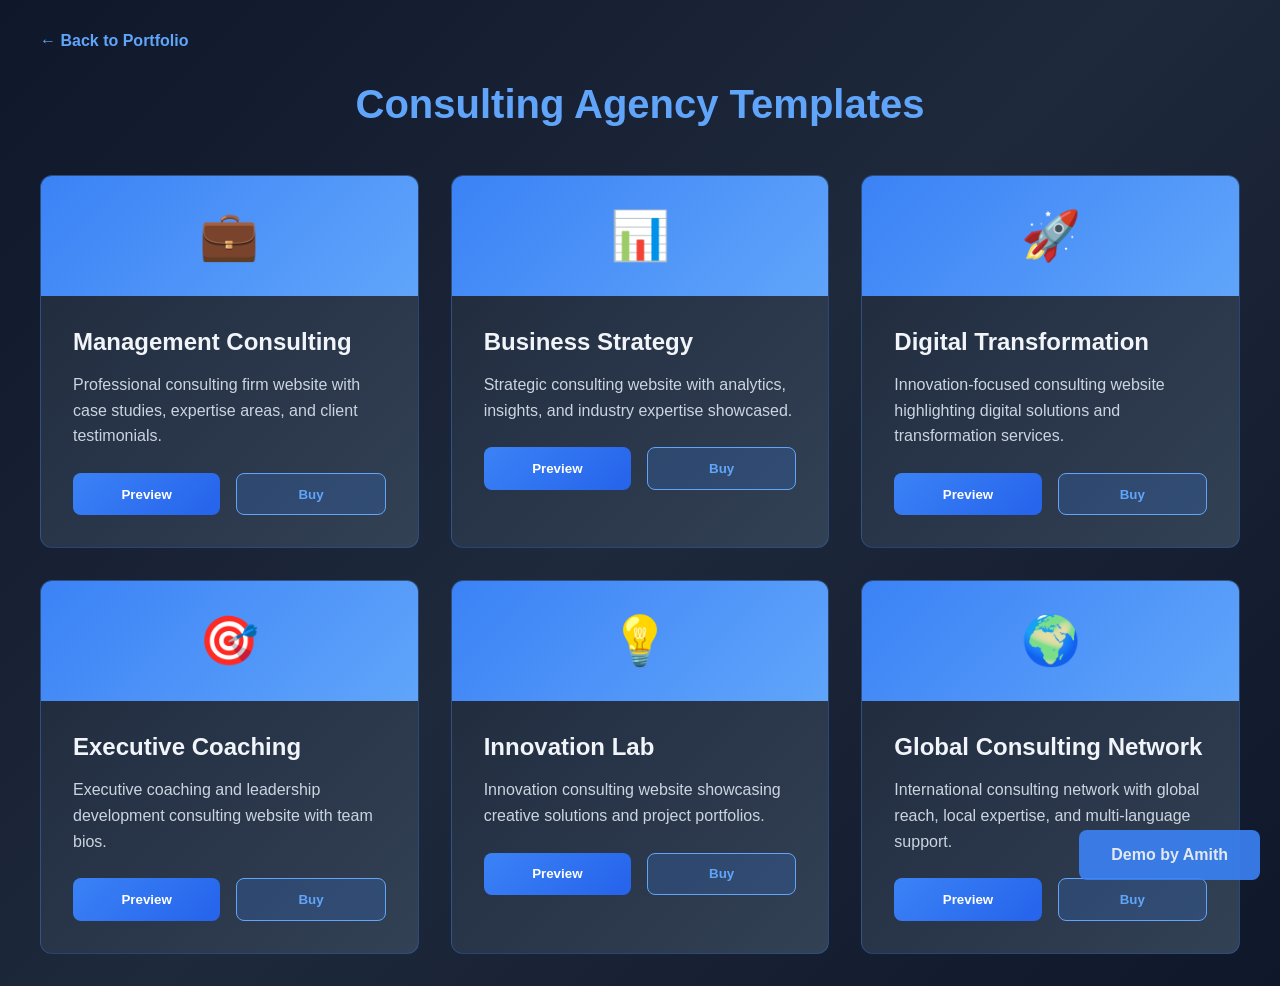
==== consulting.html @ ebfba168 "Add consulting.html template for agency showcase" ====
<!DOCTYPE html>
<html lang="en">
<head>
    <meta charset="UTF-8">
    <meta name="viewport" content="width=device-width, initial-scale=1.0">
    <title>Consulting Websites - Amith</title>
    <style>
        * { margin: 0; padding: 0; box-sizing: border-box; }
        body { font-family: 'Poppins', sans-serif; background: linear-gradient(135deg, #0f172a 0%, #1e293b 50%, #0f172a 100%); color: #e2e8f0; padding: 2rem; }
        .watermark { position: fixed; bottom: 20px; right: 20px; background: rgba(59, 130, 246, 0.9); padding: 1rem 2rem; border-radius: 8px; font-weight: 700; z-index: 1000; pointer-events: none; animation: pulse 2s infinite; }
        @keyframes pulse { 0%, 100% { opacity: 0.8; } 50% { opacity: 1; } }
        .container { max-width: 1200px; margin: 0 auto; }
        h1 { text-align: center; margin-bottom: 3rem; color: #60a5fa; font-size: 2.5rem; }
        .projects-grid { display: grid; grid-template-columns: repeat(auto-fit, minmax(320px, 1fr)); gap: 2rem; }
        .project-card { background: linear-gradient(135deg, #1e293b 0%, #334155 100%); border: 1px solid rgba(59, 130, 246, 0.3); border-radius: 12px; overflow: hidden; transition: all 0.3s; }
        .project-card:hover { transform: translateY(-10px); box-shadow: 0 20px 50px rgba(59, 130, 246, 0.2); }
        .project-header { background: linear-gradient(135deg, #3b82f6 0%, #60a5fa 100%); padding: 2rem; text-align: center; font-size: 3rem; }
        .project-content { padding: 2rem; }
        .project-content h3 { font-size: 1.5rem; margin-bottom: 1rem; color: #f1f5f9; }
        .project-content p { color: #cbd5e1; margin-bottom: 1.5rem; line-height: 1.6; }
        .button-group { display: flex; gap: 1rem; }
        .btn { flex: 1; padding: 0.8rem 1.5rem; border: none; border-radius: 8px; font-weight: 600; cursor: pointer; transition: all 0.3s; text-align: center; }
        .btn-preview { background: linear-gradient(135deg, #3b82f6 0%, #2563eb 100%); color: white; }
        .btn-preview:hover { transform: translateY(-2px); box-shadow: 0 10px 30px rgba(59, 130, 246, 0.3); }
        .btn-buy { background: rgba(59, 130, 246, 0.2); color: #60a5fa; border: 1px solid #60a5fa; }
        .btn-buy:hover { background: rgba(59, 130, 246, 0.3); transform: translateY(-2px); }
        .modal { display: none; position: fixed; z-index: 2000; left: 0; top: 0; width: 100%; height: 100%; background-color: rgba(0, 0, 0, 0.7); }
        .modal-content { background: linear-gradient(135deg, #1e293b 0%, #334155 100%); margin: 10% auto; padding: 2rem; border: 1px solid rgba(59, 130, 246, 0.3); border-radius: 12px; max-width: 500px; text-align: center; animation: slideDown 0.3s; }
        @keyframes slideDown { from { transform: translateY(-50px); opacity: 0; } to { transform: translateY(0); opacity: 1; } }
        .close { color: #94a3b8; float: right; font-size: 2rem; font-weight: bold; cursor: pointer; }
        .close:hover { color: #60a5fa; }
        .modal h2 { color: #60a5fa; margin: 1rem 0; }
        .modal p { color: #cbd5e1; margin-bottom: 1rem; }
        .price-box { background: rgba(59, 130, 246, 0.2); padding: 1.5rem; border-radius: 8px; margin: 1.5rem 0; border: 1px solid #60a5fa; }
        .price { font-size: 2rem; font-weight: 800; color: #60a5fa; margin-bottom: 1rem; }
        .email-box { background: rgba(59, 130, 246, 0.15); padding: 1rem; border-radius: 8px; margin: 1rem 0; word-break: break-all; }
        .email-label { color: #94a3b8; font-size: 0.9rem; margin-bottom: 0.5rem; }
        .email-text { color: #60a5fa; font-weight: 600; font-size: 1.1rem; }
        .close-btn { padding: 0.8rem 2rem; background: rgba(59, 130, 246, 0.2); color: #60a5fa; border: 1px solid #60a5fa; border-radius: 8px; cursor: pointer; font-weight: 600; transition: all 0.3s; }
        .close-btn:hover { background: rgba(59, 130, 246, 0.3); }
        .back-link { display: inline-block; margin-bottom: 2rem; color: #60a5fa; text-decoration: none; font-weight: 600; transition: all 0.3s; }
        .back-link:hover { color: #3b82f6; text-decoration: underline; }
    </style>
</head>
<body>
    <div class="watermark">Demo by Amith</div>
    <div class="container">
        <a href="javascript:history.back()" class="back-link">← Back to Portfolio</a>
        <h1>Consulting Agency Templates</h1>
        <div class="projects-grid">
            <div class="project-card">
                <div class="project-header">💼</div>
                <div class="project-content">
                    <h3>Management Consulting</h3>
                    <p>Professional consulting firm website with case studies, expertise areas, and client testimonials.</p>
                    <div class="button-group">
                        <button class="btn btn-preview" onclick="openPreview('https://example.com/consulting-demo1')">Preview</button>
                        <button class="btn btn-buy" onclick="showBuyModal('Management Consulting')">Buy</button>
                    </div>
                </div>
            </div>
            <div class="project-card">
                <div class="project-header">📊</div>
                <div class="project-content">
                    <h3>Business Strategy</h3>
                    <p>Strategic consulting website with analytics, insights, and industry expertise showcased.</p>
                    <div class="button-group">
                        <button class="btn btn-preview" onclick="openPreview('https://example.com/consulting-demo2')">Preview</button>
                        <button class="btn btn-buy" onclick="showBuyModal('Business Strategy')">Buy</button>
                    </div>
                </div>
            </div>
            <div class="project-card">
                <div class="project-header">🚀</div>
                <div class="project-content">
                    <h3>Digital Transformation</h3>
                    <p>Innovation-focused consulting website highlighting digital solutions and transformation services.</p>
                    <div class="button-group">
                        <button class="btn btn-preview" onclick="openPreview('https://example.com/consulting-demo3')">Preview</button>
                        <button class="btn btn-buy" onclick="showBuyModal('Digital Transformation')">Buy</button>
                    </div>
                </div>
            </div>
            <div class="project-card">
                <div class="project-header">🎯</div>
                <div class="project-content">
                    <h3>Executive Coaching</h3>
                    <p>Executive coaching and leadership development consulting website with team bios.</p>
                    <div class="button-group">
                        <button class="btn btn-preview" onclick="openPreview('https://example.com/consulting-demo4')">Preview</button>
                        <button class="btn btn-buy" onclick="showBuyModal('Executive Coaching')">Buy</button>
                    </div>
                </div>
            </div>
            <div class="project-card">
                <div class="project-header">💡</div>
                <div class="project-content">
                    <h3>Innovation Lab</h3>
                    <p>Innovation consulting website showcasing creative solutions and project portfolios.</p>
                    <div class="button-group">
                        <button class="btn btn-preview" onclick="openPreview('https://example.com/consulting-demo5')">Preview</button>
                        <button class="btn btn-buy" onclick="showBuyModal('Innovation Lab')">Buy</button>
                    </div>
                </div>
            </div>
            <div class="project-card">
                <div class="project-header">🌍</div>
                <div class="project-content">
                    <h3>Global Consulting Network</h3>
                    <p>International consulting network with global reach, local expertise, and multi-language support.</p>
                    <div class="button-group">
                        <button class="btn btn-preview" onclick="openPreview('https://example.com/consulting-demo6')">Preview</button>
                        <button class="btn btn-buy" onclick="showBuyModal('Global Consulting Network')">Buy</button>
                    </div>
                </div>
            </div>
        </div>
    </div>

    <div id="buyModal" class="modal">
        <div class="modal-content">
            <span class="close" onclick="closeBuyModal()">&times;</span>
            <h2 id="modalTitle">Product Name</h2>
            <div class="price-box">
                <div class="price">₹600</div>
                <p>One-time payment for lifetime use</p>
            </div>
            <p>To purchase this template, please contact:</p>
            <div class="email-box">
                <div class="email-label">Email:</div>
                <div class="email-text">amithboss555@gmail.com</div>
            </div>
            <p style="color: #94a3b8; font-size: 0.9rem; margin-top: 1rem;">After purchase, you'll receive the complete source code and full support.</p>
            <button class="close-btn" onclick="closeBuyModal()">Close</button>
        </div>
    </div>

    <script>
        document.addEventListener('contextmenu', function(e) { e.preventDefault(); alert('Right-click is disabled on this demo page.'); });
        document.addEventListener('keydown', function(e) { if (e.key === 'F12' || (e.ctrlKey && e.shiftKey && e.key === 'I')) { e.preventDefault(); alert('Developer tools are disabled on this demo page.'); } });
        const buyModal = document.getElementById('buyModal');
        function showBuyModal(productName) { document.getElementById('modalTitle').textContent = productName; buyModal.style.display = 'block'; }
        function closeBuyModal() { buyModal.style.display = 'none'; }
        window.onclick = function(event) { if (event.target == buyModal) { buyModal.style.display = 'none'; } }
        function openPreview(url) { alert('Opening preview in new tab...\n\nNote: Replace the URL with your actual preview link.'); window.open(url, '_blank'); }
    </script>
</body>
</html>
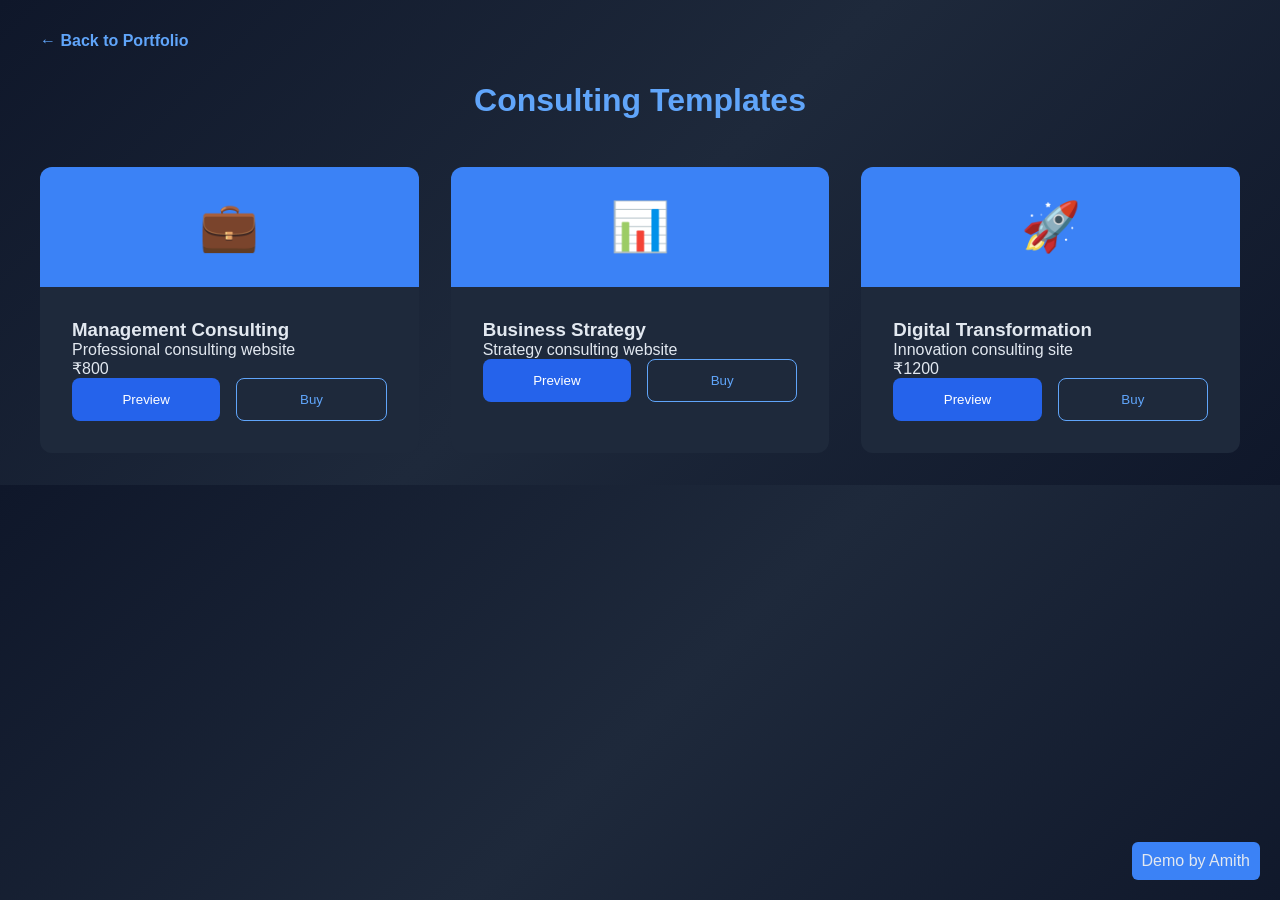
==== commit 2ac697e7: "Update consulting.html" ====
--- a/consulting.html
+++ b/consulting.html
@@ -1,148 +1,231 @@
 <!DOCTYPE html>
 <html lang="en">
 <head>
-    <meta charset="UTF-8">
-    <meta name="viewport" content="width=device-width, initial-scale=1.0">
-    <title>Consulting Websites - Amith</title>
-    <style>
-        * { margin: 0; padding: 0; box-sizing: border-box; }
-        body { font-family: 'Poppins', sans-serif; background: linear-gradient(135deg, #0f172a 0%, #1e293b 50%, #0f172a 100%); color: #e2e8f0; padding: 2rem; }
-        .watermark { position: fixed; bottom: 20px; right: 20px; background: rgba(59, 130, 246, 0.9); padding: 1rem 2rem; border-radius: 8px; font-weight: 700; z-index: 1000; pointer-events: none; animation: pulse 2s infinite; }
-        @keyframes pulse { 0%, 100% { opacity: 0.8; } 50% { opacity: 1; } }
-        .container { max-width: 1200px; margin: 0 auto; }
-        h1 { text-align: center; margin-bottom: 3rem; color: #60a5fa; font-size: 2.5rem; }
-        .projects-grid { display: grid; grid-template-columns: repeat(auto-fit, minmax(320px, 1fr)); gap: 2rem; }
-        .project-card { background: linear-gradient(135deg, #1e293b 0%, #334155 100%); border: 1px solid rgba(59, 130, 246, 0.3); border-radius: 12px; overflow: hidden; transition: all 0.3s; }
-        .project-card:hover { transform: translateY(-10px); box-shadow: 0 20px 50px rgba(59, 130, 246, 0.2); }
-        .project-header { background: linear-gradient(135deg, #3b82f6 0%, #60a5fa 100%); padding: 2rem; text-align: center; font-size: 3rem; }
-        .project-content { padding: 2rem; }
-        .project-content h3 { font-size: 1.5rem; margin-bottom: 1rem; color: #f1f5f9; }
-        .project-content p { color: #cbd5e1; margin-bottom: 1.5rem; line-height: 1.6; }
-        .button-group { display: flex; gap: 1rem; }
-        .btn { flex: 1; padding: 0.8rem 1.5rem; border: none; border-radius: 8px; font-weight: 600; cursor: pointer; transition: all 0.3s; text-align: center; }
-        .btn-preview { background: linear-gradient(135deg, #3b82f6 0%, #2563eb 100%); color: white; }
-        .btn-preview:hover { transform: translateY(-2px); box-shadow: 0 10px 30px rgba(59, 130, 246, 0.3); }
-        .btn-buy { background: rgba(59, 130, 246, 0.2); color: #60a5fa; border: 1px solid #60a5fa; }
-        .btn-buy:hover { background: rgba(59, 130, 246, 0.3); transform: translateY(-2px); }
-        .modal { display: none; position: fixed; z-index: 2000; left: 0; top: 0; width: 100%; height: 100%; background-color: rgba(0, 0, 0, 0.7); }
-        .modal-content { background: linear-gradient(135deg, #1e293b 0%, #334155 100%); margin: 10% auto; padding: 2rem; border: 1px solid rgba(59, 130, 246, 0.3); border-radius: 12px; max-width: 500px; text-align: center; animation: slideDown 0.3s; }
-        @keyframes slideDown { from { transform: translateY(-50px); opacity: 0; } to { transform: translateY(0); opacity: 1; } }
-        .close { color: #94a3b8; float: right; font-size: 2rem; font-weight: bold; cursor: pointer; }
-        .close:hover { color: #60a5fa; }
-        .modal h2 { color: #60a5fa; margin: 1rem 0; }
-        .modal p { color: #cbd5e1; margin-bottom: 1rem; }
-        .price-box { background: rgba(59, 130, 246, 0.2); padding: 1.5rem; border-radius: 8px; margin: 1.5rem 0; border: 1px solid #60a5fa; }
-        .price { font-size: 2rem; font-weight: 800; color: #60a5fa; margin-bottom: 1rem; }
-        .email-box { background: rgba(59, 130, 246, 0.15); padding: 1rem; border-radius: 8px; margin: 1rem 0; word-break: break-all; }
-        .email-label { color: #94a3b8; font-size: 0.9rem; margin-bottom: 0.5rem; }
-        .email-text { color: #60a5fa; font-weight: 600; font-size: 1.1rem; }
-        .close-btn { padding: 0.8rem 2rem; background: rgba(59, 130, 246, 0.2); color: #60a5fa; border: 1px solid #60a5fa; border-radius: 8px; cursor: pointer; font-weight: 600; transition: all 0.3s; }
-        .close-btn:hover { background: rgba(59, 130, 246, 0.3); }
-        .back-link { display: inline-block; margin-bottom: 2rem; color: #60a5fa; text-decoration: none; font-weight: 600; transition: all 0.3s; }
-        .back-link:hover { color: #3b82f6; text-decoration: underline; }
-    </style>
+<meta charset="UTF-8">
+<meta name="viewport" content="width=device-width, initial-scale=1.0">
+<title>Consulting Websites - Amith</title>
+
+<style>
+* { margin: 0; padding: 0; box-sizing: border-box; }
+
+body {
+    font-family: 'Poppins', sans-serif;
+    background: linear-gradient(135deg, #0f172a 0%, #1e293b 50%, #0f172a 100%);
+    color: #e2e8f0;
+    padding: 2rem;
+}
+
+.container { max-width: 1200px; margin: 0 auto; }
+
+h1 {
+    text-align: center;
+    margin-bottom: 3rem;
+    color: #60a5fa;
+}
+
+.back-link {
+    display: inline-block;
+    margin-bottom: 2rem;
+    color: #60a5fa;
+    text-decoration: none;
+    font-weight: 600;
+}
+
+.projects-grid {
+    display: grid;
+    grid-template-columns: repeat(auto-fit, minmax(320px, 1fr));
+    gap: 2rem;
+}
+
+.project-card {
+    background: #1e293b;
+    border-radius: 12px;
+    overflow: hidden;
+    transition: 0.3s;
+}
+
+.project-card:hover {
+    transform: translateY(-10px);
+}
+
+.project-header {
+    font-size: 3rem;
+    text-align: center;
+    padding: 2rem;
+    background: #3b82f6;
+}
+
+.project-content {
+    padding: 2rem;
+}
+
+.button-group {
+    display: flex;
+    gap: 1rem;
+}
+
+.btn {
+    flex: 1;
+    padding: 0.8rem;
+    border-radius: 8px;
+    cursor: pointer;
+    border: none;
+}
+
+.btn-preview {
+    background: #2563eb;
+    color: white;
+}
+
+.btn-buy {
+    background: transparent;
+    border: 1px solid #60a5fa;
+    color: #60a5fa;
+}
+
+.modal {
+    display: none;
+    position: fixed;
+    inset: 0;
+    background: rgba(0,0,0,0.7);
+}
+
+.modal-content {
+    background: #1e293b;
+    margin: 10% auto;
+    padding: 2rem;
+    border-radius: 10px;
+    max-width: 400px;
+    text-align: center;
+}
+
+.watermark {
+    position: fixed;
+    bottom: 20px;
+    right: 20px;
+    background: #3b82f6;
+    padding: 10px;
+    border-radius: 6px;
+}
+</style>
 </head>
+
 <body>
-    <div class="watermark">Demo by Amith</div>
-    <div class="container">
-        <a href="javascript:history.back()" class="back-link">← Back to Portfolio</a>
-        <h1>Consulting Agency Templates</h1>
-        <div class="projects-grid">
-            <div class="project-card">
-                <div class="project-header">💼</div>
-                <div class="project-content">
-                    <h3>Management Consulting</h3>
-                    <p>Professional consulting firm website with case studies, expertise areas, and client testimonials.</p>
-                    <div class="button-group">
-                        <button class="btn btn-preview" onclick="openPreview('https://example.com/consulting-demo1')">Preview</button>
-                        <button class="btn btn-buy" onclick="showBuyModal('Management Consulting')">Buy</button>
-                    </div>
-                </div>
-            </div>
-            <div class="project-card">
-                <div class="project-header">📊</div>
-                <div class="project-content">
-                    <h3>Business Strategy</h3>
-                    <p>Strategic consulting website with analytics, insights, and industry expertise showcased.</p>
-                    <div class="button-group">
-                        <button class="btn btn-preview" onclick="openPreview('https://example.com/consulting-demo2')">Preview</button>
-                        <button class="btn btn-buy" onclick="showBuyModal('Business Strategy')">Buy</button>
-                    </div>
-                </div>
-            </div>
-            <div class="project-card">
-                <div class="project-header">🚀</div>
-                <div class="project-content">
-                    <h3>Digital Transformation</h3>
-                    <p>Innovation-focused consulting website highlighting digital solutions and transformation services.</p>
-                    <div class="button-group">
-                        <button class="btn btn-preview" onclick="openPreview('https://example.com/consulting-demo3')">Preview</button>
-                        <button class="btn btn-buy" onclick="showBuyModal('Digital Transformation')">Buy</button>
-                    </div>
-                </div>
-            </div>
-            <div class="project-card">
-                <div class="project-header">🎯</div>
-                <div class="project-content">
-                    <h3>Executive Coaching</h3>
-                    <p>Executive coaching and leadership development consulting website with team bios.</p>
-                    <div class="button-group">
-                        <button class="btn btn-preview" onclick="openPreview('https://example.com/consulting-demo4')">Preview</button>
-                        <button class="btn btn-buy" onclick="showBuyModal('Executive Coaching')">Buy</button>
-                    </div>
-                </div>
-            </div>
-            <div class="project-card">
-                <div class="project-header">💡</div>
-                <div class="project-content">
-                    <h3>Innovation Lab</h3>
-                    <p>Innovation consulting website showcasing creative solutions and project portfolios.</p>
-                    <div class="button-group">
-                        <button class="btn btn-preview" onclick="openPreview('https://example.com/consulting-demo5')">Preview</button>
-                        <button class="btn btn-buy" onclick="showBuyModal('Innovation Lab')">Buy</button>
-                    </div>
-                </div>
-            </div>
-            <div class="project-card">
-                <div class="project-header">🌍</div>
-                <div class="project-content">
-                    <h3>Global Consulting Network</h3>
-                    <p>International consulting network with global reach, local expertise, and multi-language support.</p>
-                    <div class="button-group">
-                        <button class="btn btn-preview" onclick="openPreview('https://example.com/consulting-demo6')">Preview</button>
-                        <button class="btn btn-buy" onclick="showBuyModal('Global Consulting Network')">Buy</button>
-                    </div>
-                </div>
+
+<div class="watermark">Demo by Amith</div>
+
+<div class="container">
+
+<a href="index.html" class="back-link">← Back to Portfolio</a>
+
+<h1>Consulting Templates</h1>
+
+<div id="projectsGrid" class="projects-grid"></div>
+
+</div>
+
+<!-- BUY MODAL -->
+<div id="buyModal" class="modal">
+    <div class="modal-content">
+        <h2 id="modalTitle"></h2>
+
+        <div id="priceBox">
+            <h3 id="priceText"></h3>
+        </div>
+
+        <p>Contact to buy:</p>
+        <p><b>amithboss555@gmail.com</b></p>
+
+        <button onclick="closeModal()">Close</button>
+    </div>
+</div>
+
+<script>
+
+// 🔥 PROJECT SYSTEM (EDIT HERE ONLY)
+const projects = [
+    {
+        icon: '💼',
+        title: 'Management Consulting',
+        description: 'Professional consulting website',
+        preview: 'https://example.com/demo1',
+        price: 800
+    },
+    {
+        icon: '📊',
+        title: 'Business Strategy',
+        description: 'Strategy consulting website',
+        preview: 'https://example.com/demo2',
+        price: null
+    },
+    {
+        icon: '🚀',
+        title: 'Digital Transformation',
+        description: 'Innovation consulting site',
+        preview: 'https://example.com/demo3',
+        price: 1200
+    }
+];
+
+// RENDER PROJECTS
+const grid = document.getElementById("projectsGrid");
+
+projects.forEach(p => {
+    grid.innerHTML += `
+    <div class="project-card">
+        <div class="project-header">${p.icon}</div>
+        <div class="project-content">
+            <h3>${p.title}</h3>
+            <p>${p.description}</p>
+
+            ${p.price ? `<p>₹${p.price}</p>` : ''}
+
+            <div class="button-group">
+                <button class="btn btn-preview" onclick="openPreview('${p.preview}')">Preview</button>
+                <button class="btn btn-buy" onclick="showBuy('${p.title}', ${p.price})">Buy</button>
             </div>
         </div>
     </div>
-
-    <div id="buyModal" class="modal">
-        <div class="modal-content">
-            <span class="close" onclick="closeBuyModal()">&times;</span>
-            <h2 id="modalTitle">Product Name</h2>
-            <div class="price-box">
-                <div class="price">₹600</div>
-                <p>One-time payment for lifetime use</p>
-            </div>
-            <p>To purchase this template, please contact:</p>
-            <div class="email-box">
-                <div class="email-label">Email:</div>
-                <div class="email-text">amithboss555@gmail.com</div>
-            </div>
-            <p style="color: #94a3b8; font-size: 0.9rem; margin-top: 1rem;">After purchase, you'll receive the complete source code and full support.</p>
-            <button class="close-btn" onclick="closeBuyModal()">Close</button>
-        </div>
-    </div>
-
-    <script>
-        document.addEventListener('contextmenu', function(e) { e.preventDefault(); alert('Right-click is disabled on this demo page.'); });
-        document.addEventListener('keydown', function(e) { if (e.key === 'F12' || (e.ctrlKey && e.shiftKey && e.key === 'I')) { e.preventDefault(); alert('Developer tools are disabled on this demo page.'); } });
-        const buyModal = document.getElementById('buyModal');
-        function showBuyModal(productName) { document.getElementById('modalTitle').textContent = productName; buyModal.style.display = 'block'; }
-        function closeBuyModal() { buyModal.style.display = 'none'; }
-        window.onclick = function(event) { if (event.target == buyModal) { buyModal.style.display = 'none'; } }
-        function openPreview(url) { alert('Opening preview in new tab...\n\nNote: Replace the URL with your actual preview link.'); window.open(url, '_blank'); }
-    </script>
+    `;
+});
+
+// PREVIEW
+function openPreview(url) {
+    window.open(url, '_blank');
+}
+
+// BUY MODAL
+const modal = document.getElementById("buyModal");
+
+function showBuy(name, price) {
+    document.getElementById("modalTitle").innerText = name;
+
+    const priceBox = document.getElementById("priceBox");
+    const priceText = document.getElementById("priceText");
+
+    if (price) {
+        priceBox.style.display = "block";
+        priceText.innerText = "₹" + price;
+    } else {
+        priceBox.style.display = "none";
+    }
+
+    modal.style.display = "block";
+}
+
+function closeModal() {
+    modal.style.display = "none";
+}
+
+// CLOSE ON OUTSIDE CLICK
+window.onclick = (e) => {
+    if (e.target == modal) closeModal();
+}
+
+// DISABLE RIGHT CLICK
+document.addEventListener("contextmenu", e => e.preventDefault());
+
+</script>
+
 </body>
 </html>
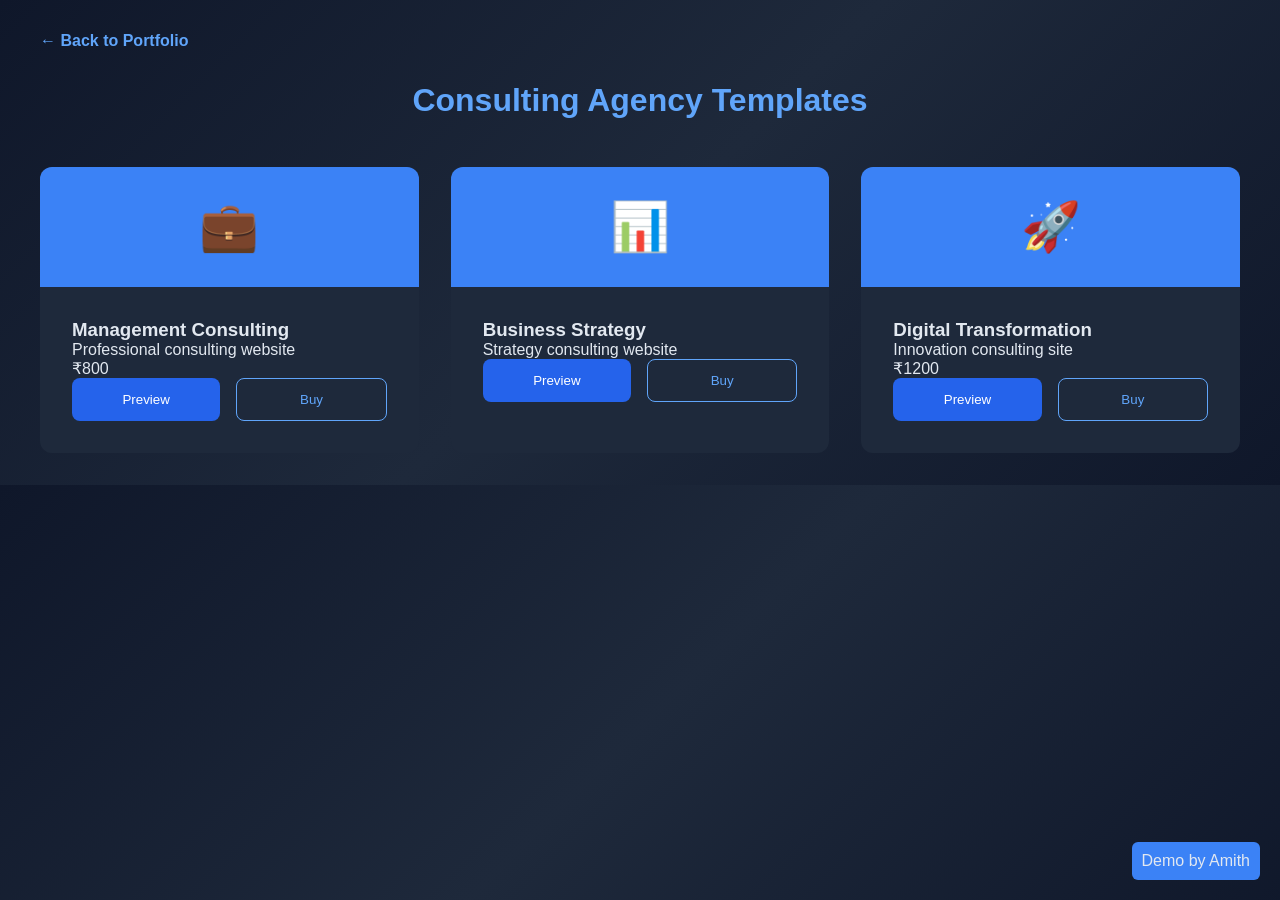
==== commit dc6d262f: "Update consulting.html" ====
--- a/consulting.html
+++ b/consulting.html
@@ -118,7 +118,7 @@
 
 <a href="index.html" class="back-link">← Back to Portfolio</a>
 
-<h1>Consulting Templates</h1>
+<h1>Consulting Agency Templates</h1>
 
 <div id="projectsGrid" class="projects-grid"></div>
 
